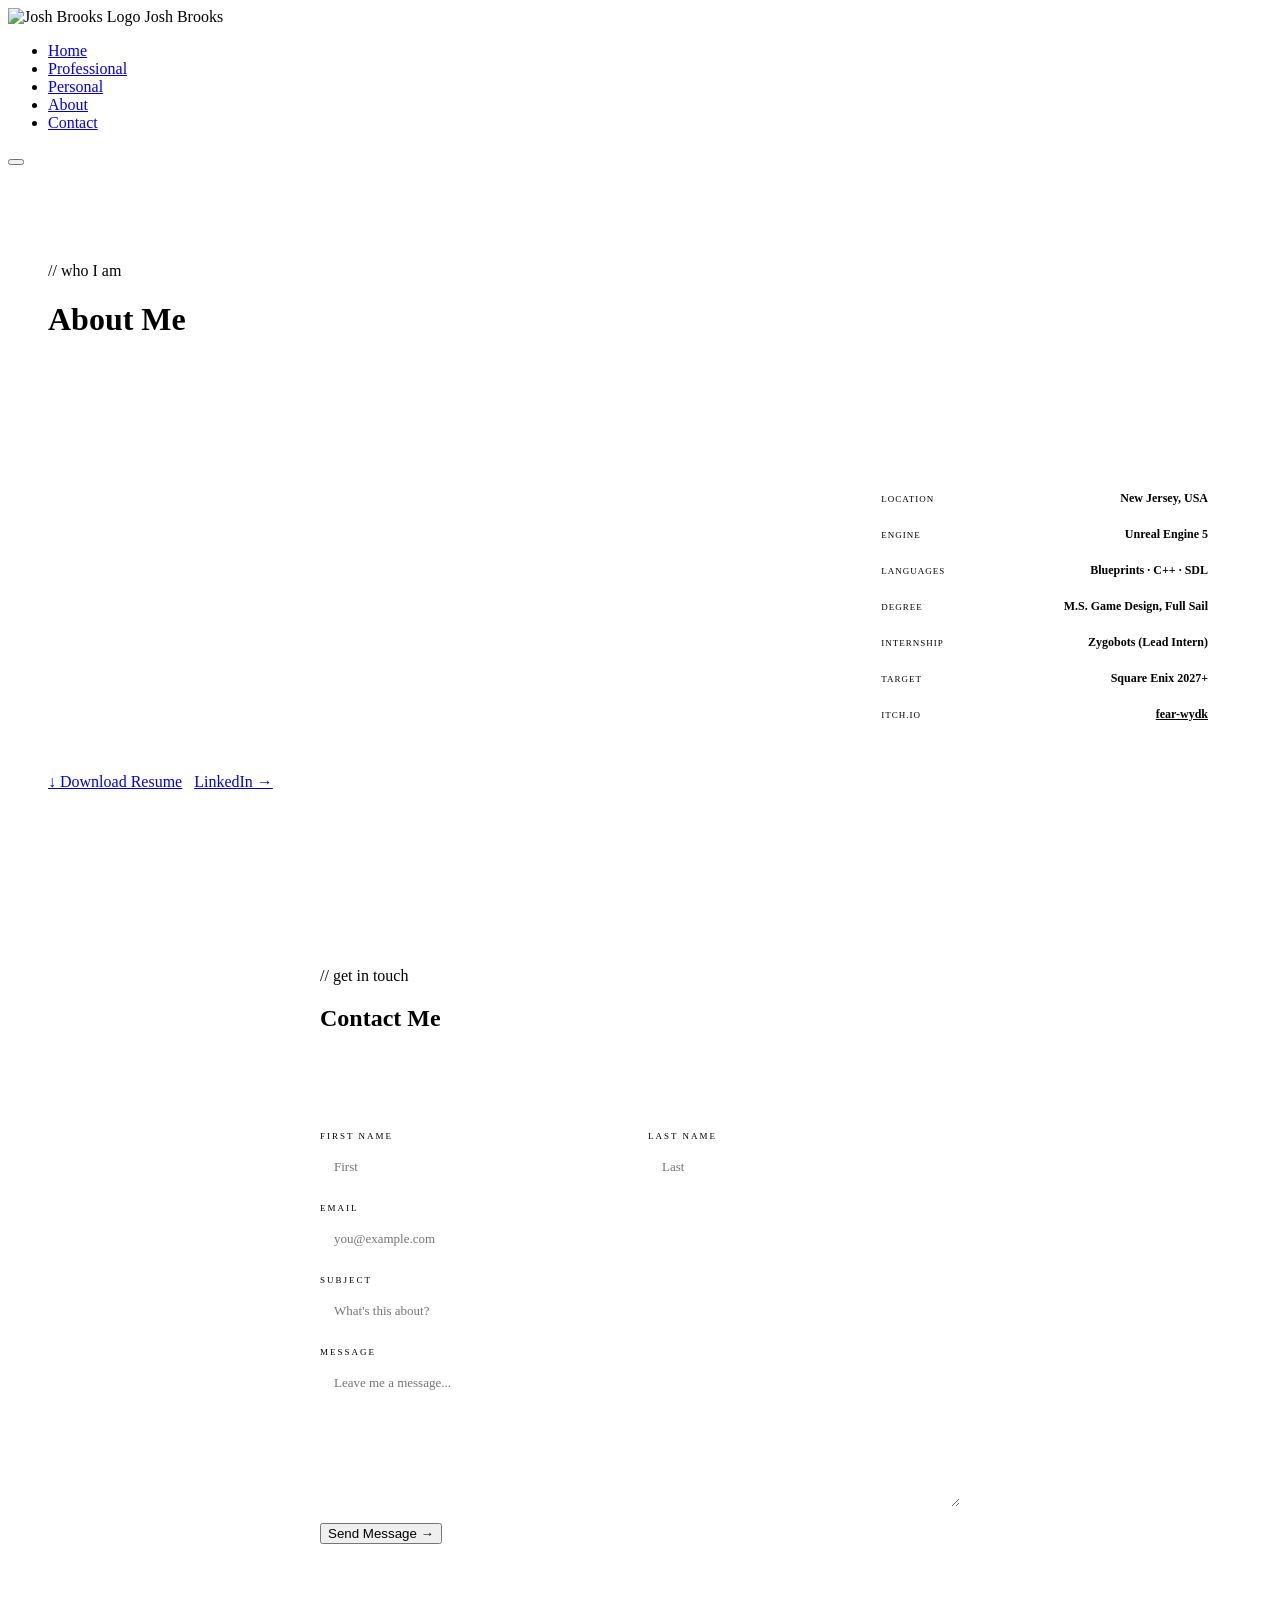
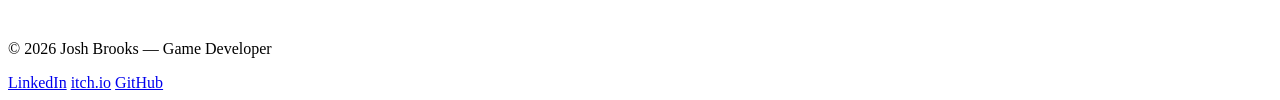
==== about.html @ 255cf156 "Add The Resonance and GASOline plugin case studies Adds two new project case studies to Personal Pro" ====
<!DOCTYPE html>
<html lang="en">
<head>
<meta charset="UTF-8"/>
<meta name="viewport" content="width=device-width, initial-scale=1.0"/>
<title>About — Josh Brooks</title>
<link rel="stylesheet" href="style.css"/>
<style>
  .about-hero {
    padding: 80px 40px 40px;
    max-width: 1200px;
    margin: 0 auto;
  }
  .about-body {
    max-width: 1200px;
    margin: 0 auto;
    padding: 0 40px 80px;
    display: grid;
    grid-template-columns: 2fr 1fr;
    gap: 60px;
    align-items: start;
  }
  .about-body p {
    font-size: 14px;
    font-weight: 300;
    color: rgba(255,255,255,0.65);
    line-height: 1.8;
    margin-bottom: 18px;
  }
  .about-body p:last-child { margin-bottom: 0; }

  .sidebar-card {
    background: var(--surface);
    border: 1px solid var(--border);
    border-radius: var(--radius);
    padding: 24px;
    position: sticky;
    top: 80px;
  }
  .sidebar-heading {
    font-family: var(--font-mono);
    font-size: 9px;
    letter-spacing: 3px;
    text-transform: uppercase;
    color: var(--cyan);
    opacity: 0.7;
    margin-bottom: 16px;
  }
  .sidebar-item {
    display: flex;
    justify-content: space-between;
    align-items: baseline;
    padding: 10px 0;
    border-bottom: 1px solid rgba(255,255,255,0.06);
    font-size: 12px;
  }
  .sidebar-item:last-child { border-bottom: none; }
  .sidebar-key {
    font-family: var(--font-mono);
    font-size: 9px;
    letter-spacing: 1px;
    text-transform: uppercase;
    color: var(--muted);
  }
  .sidebar-val {
    font-weight: 600;
    font-size: 12px;
    color: var(--white);
    text-align: right;
    max-width: 60%;
  }

  /* CONTACT */
  .contact-section {
    background: var(--bg-dark);
    padding: 80px 40px;
  }
  .contact-inner {
    max-width: 640px;
    margin: 0 auto;
  }
  .contact-form {
    display: flex;
    flex-direction: column;
    gap: 16px;
    margin-top: 32px;
  }
  .form-row {
    display: grid;
    grid-template-columns: 1fr 1fr;
    gap: 16px;
  }
  .form-field {
    display: flex;
    flex-direction: column;
    gap: 6px;
  }
  .form-field label {
    font-family: var(--font-mono);
    font-size: 9px;
    letter-spacing: 2px;
    text-transform: uppercase;
    color: var(--muted);
  }
  .form-field input,
  .form-field textarea {
    background: var(--surface2);
    border: 1px solid var(--border);
    border-radius: var(--radius-sm);
    padding: 12px 14px;
    color: var(--white);
    font-family: var(--font-body);
    font-size: 13px;
    font-weight: 300;
    outline: none;
    transition: border-color 0.2s, box-shadow 0.2s;
    resize: vertical;
  }
  .form-field input:focus,
  .form-field textarea:focus {
    border-color: rgba(34,211,238,0.5);
    box-shadow: 0 0 0 3px rgba(34,211,238,0.08);
  }
  .form-field textarea { min-height: 120px; }

  @media (max-width: 768px) {
    .about-body { grid-template-columns: 1fr; padding: 0 20px 60px; }
    .about-hero  { padding: 60px 20px 30px; }
    .form-row    { grid-template-columns: 1fr; }
    .contact-section { padding: 60px 20px; }
    .sidebar-card { position: static; }
  }
</style>
</head>
<body>

<nav class="site-nav">
  <div class="nav-logo">
    <img src="https://wixmp-fe53c9ff592a4da924211f23.wixmp.com/users/c1eed976-c0aa-4ad0-b243-b94461a41cc9/design-previews/214d02a4-6cc4-48d9-95d4-596dc8450f7b/1761703744191-transparentThumbnail.png" alt="Josh Brooks Logo"/>
    <span class="nav-logo-text">Josh Brooks</span>
  </div>
  <ul class="nav-links" id="navLinks">
    <li><a href="index.html">Home</a></li>
    <li><a href="professional.html">Professional</a></li>
    <li><a href="personal.html">Personal</a></li>
    <li><a href="about.html" class="active">About</a></li>
    <li><a href="about.html#contact">Contact</a></li>
  </ul>
  <button class="nav-hamburger" id="hamburger" aria-label="Menu">
    <span></span><span></span><span></span>
  </button>
</nav>

<!-- ABOUT HEADER -->
<div class="about-hero">
  <p class="section-label">// who I am</p>
  <h1 class="section-title">About Me</h1>
  <div class="section-rule"></div>
</div>

<!-- ABOUT BODY -->
<div class="about-body">
  <div>
    <p>Hey! I'm Josh, a Game Programmer and Designer from New Jersey, USA. I've been playing games for as long as I can remember, always curious about how they worked behind the scenes. That curiosity led me to earn a Conservatory Certificate in Fine Arts, a Bachelor's in Digital Cinematography, and later a Master's in Game Design from Full Sail University.</p>
    <p>During my studies, I interned at Zygobots, where I not only shipped my first game but also served as Lead Intern, managing schedules and coordinating with other team members. Since then, I've focused on building immersive gameplay systems, experimenting with mechanics, and refining modular design approaches.</p>
    <p>I primarily work in Unreal Engine 5, but I've also created projects in pure C++ using SDL. What excites me most is figuring out how gameplay systems tick — and then finding ways to make them more efficient, polished, and fun. I'm always eager to learn, take on new challenges, and push myself creatively and technically.</p>
    <p>Outside of game dev I maintain a calisthenics practice rooted in Yoruba warrior philosophy, train with weighted gear, and close sessions with breathwork meditation. I'm also learning Japanese and streaming on Twitch — the same games that inspire my work.</p>
    <div style="margin-top:28px; display:flex; gap:12px; flex-wrap:wrap;">
      <a class="btn" href="https://2205a5c4-53d7-4538-85b3-964f6ede4443.filesusr.com/ugd/c1eed9_886ade4aed494b0692daa543a011683f.pdf" target="_blank" rel="noopener">↓ Download Resume</a>
      <a class="btn btn-solid" href="http://www.linkedin.com/in/veryambitious" target="_blank" rel="noopener">LinkedIn →</a>
    </div>
  </div>

  <div class="sidebar-card">
    <p class="sidebar-heading">Quick Facts</p>
    <div class="sidebar-item">
      <span class="sidebar-key">Location</span>
      <span class="sidebar-val">New Jersey, USA</span>
    </div>
    <div class="sidebar-item">
      <span class="sidebar-key">Engine</span>
      <span class="sidebar-val">Unreal Engine 5</span>
    </div>
    <div class="sidebar-item">
      <span class="sidebar-key">Languages</span>
      <span class="sidebar-val">Blueprints · C++ · SDL</span>
    </div>
    <div class="sidebar-item">
      <span class="sidebar-key">Degree</span>
      <span class="sidebar-val">M.S. Game Design, Full Sail</span>
    </div>
    <div class="sidebar-item">
      <span class="sidebar-key">Internship</span>
      <span class="sidebar-val">Zygobots (Lead Intern)</span>
    </div>
    <div class="sidebar-item">
      <span class="sidebar-key">Target</span>
      <span class="sidebar-val">Square Enix 2027+</span>
    </div>
    <div class="sidebar-item">
      <span class="sidebar-key">itch.io</span>
      <span class="sidebar-val"><a href="https://fear-wydk.itch.io" target="_blank" rel="noopener" style="color:var(--cyan);">fear-wydk</a></span>
    </div>
  </div>
</div>

<!-- CONTACT -->
<div class="contact-section" id="contact">
  <div class="contact-inner">
    <p class="section-label">// get in touch</p>
    <h2 class="section-title">Contact Me</h2>
    <div class="section-rule"></div>
    <p style="font-size:14px;font-weight:300;color:rgba(255,255,255,0.6);line-height:1.7;">
      If you're interested in working with me, please don't hesitate to reach out. I'm always looking for new opportunities to collaborate with other game developers and designers.
    </p>
    <!-- Formspree-ready form — replace YOUR_FORM_ID with your Formspree endpoint -->
    <form class="contact-form" action="https://formspree.io/f/YOUR_FORM_ID" method="POST">
      <div class="form-row">
        <div class="form-field">
          <label for="fname">First Name</label>
          <input type="text" id="fname" name="firstName" placeholder="First" required/>
        </div>
        <div class="form-field">
          <label for="lname">Last Name</label>
          <input type="text" id="lname" name="lastName" placeholder="Last"/>
        </div>
      </div>
      <div class="form-field">
        <label for="email">Email</label>
        <input type="email" id="email" name="email" placeholder="you@example.com" required/>
      </div>
      <div class="form-field">
        <label for="subject">Subject</label>
        <input type="text" id="subject" name="subject" placeholder="What's this about?"/>
      </div>
      <div class="form-field">
        <label for="message">Message</label>
        <textarea id="message" name="message" placeholder="Leave me a message..." required></textarea>
      </div>
      <button type="submit" class="btn btn-solid" style="align-self:flex-start;">Send Message →</button>
    </form>
  </div>
</div>

<footer class="site-footer">
  <p class="footer-copy">© 2026 Josh Brooks — Game Developer</p>
  <div class="footer-links">
    <a href="http://www.linkedin.com/in/veryambitious" target="_blank" rel="noopener">LinkedIn</a>
    <a href="https://fear-wydk.itch.io" target="_blank" rel="noopener">itch.io</a>
    <a href="https://github.com/FearWydk" target="_blank" rel="noopener">GitHub</a>
  </div>
</footer>

<script>
  document.getElementById('hamburger').addEventListener('click', () => {
    document.getElementById('navLinks').classList.toggle('open');
  });
</script>
</body>
</html>
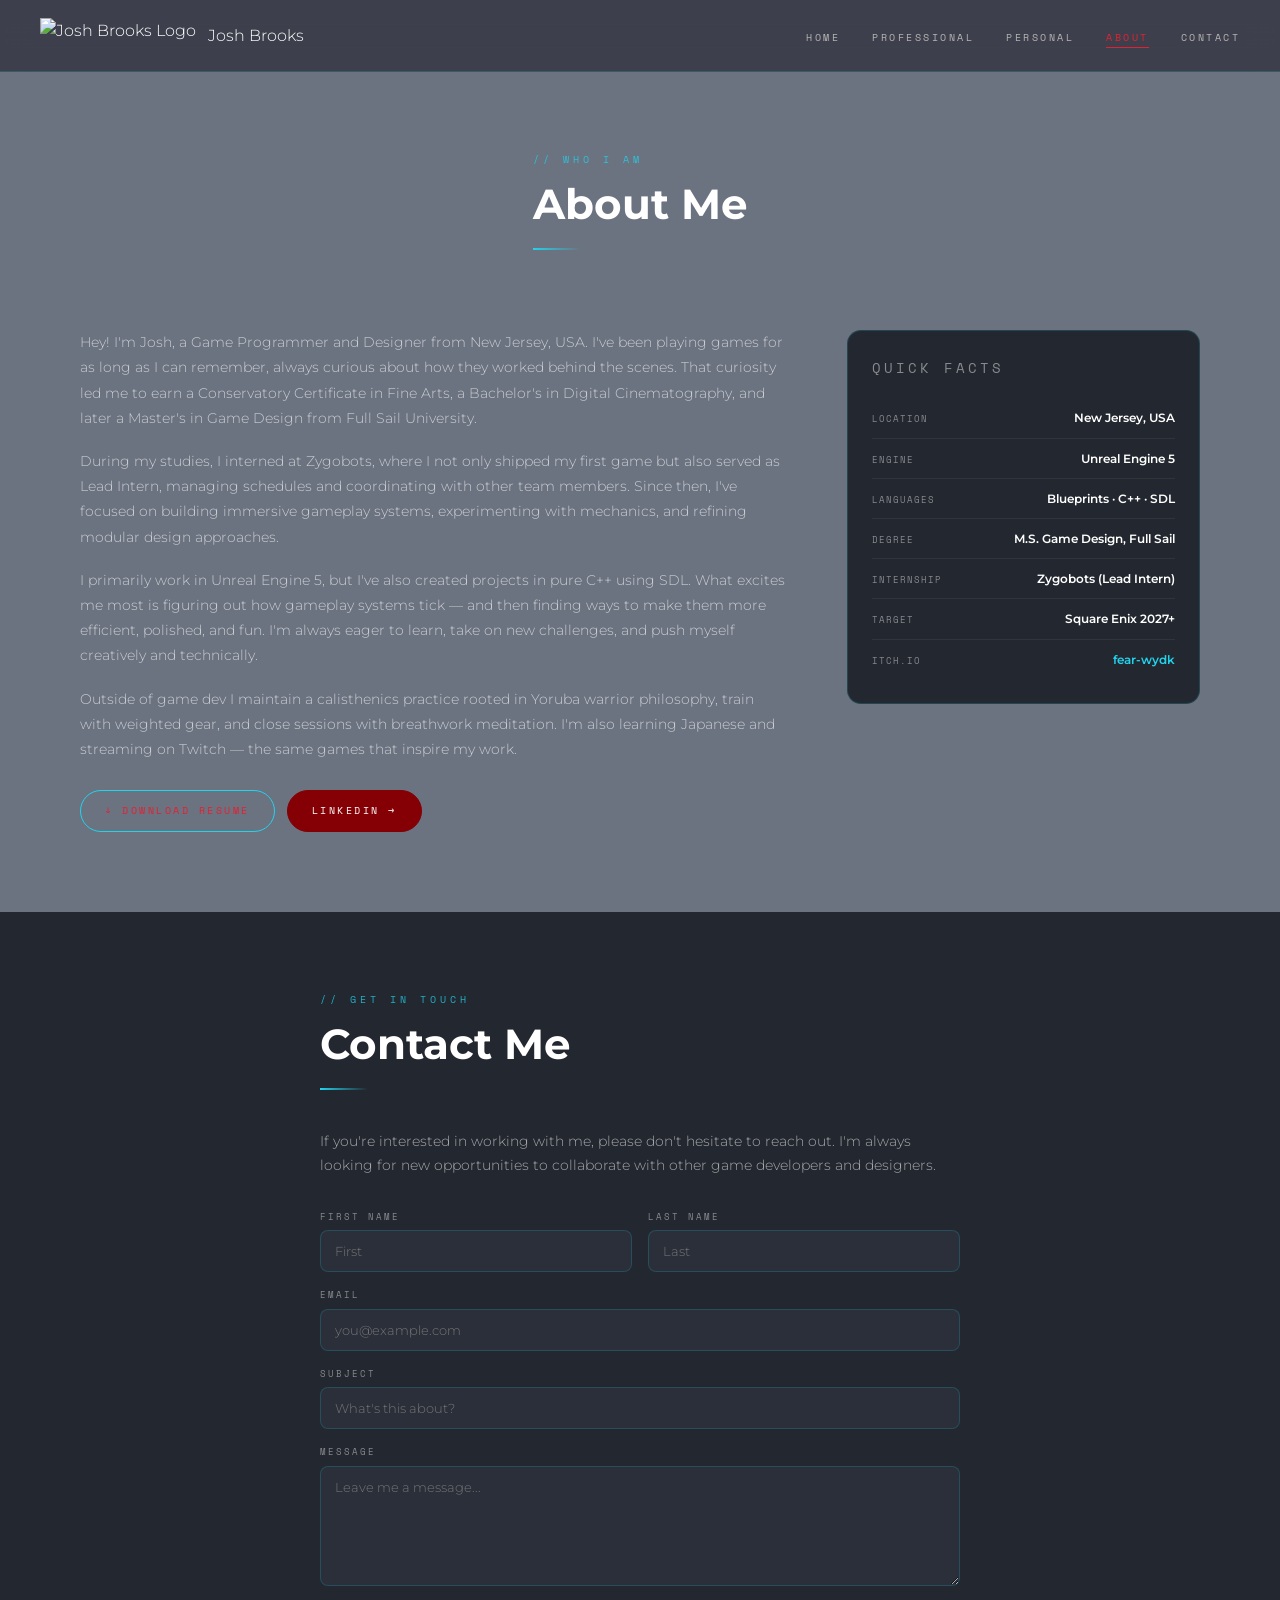
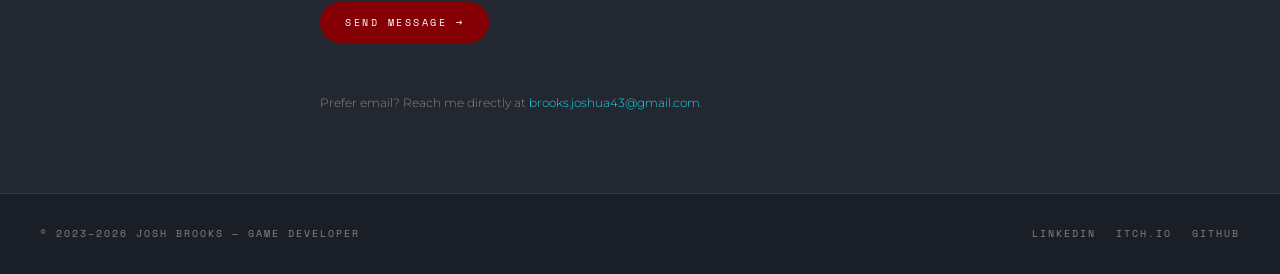
==== commit 011492e1: "Add files via upload" ====
--- a/about.html
+++ b/about.html
@@ -213,8 +213,27 @@
     <p style="font-size:14px;font-weight:300;color:rgba(255,255,255,0.6);line-height:1.7;">
       If you're interested in working with me, please don't hesitate to reach out. I'm always looking for new opportunities to collaborate with other game developers and designers.
     </p>
-    <!-- Formspree-ready form — replace YOUR_FORM_ID with your Formspree endpoint -->
-    <form class="contact-form" action="https://formspree.io/f/YOUR_FORM_ID" method="POST">
+    <!--
+      FORM BACKEND: Web3Forms (api.web3forms.com), access key below is tied to
+      brooks.joshua43@gmail.com. Submissions are sent via JS (see script at the
+      bottom of this page) so the page never navigates away.
+        - The "email" field is auto-used by Web3Forms as the reply-to address.
+        - The hidden "subject" field fixes every notification email's subject to
+          "Portfolio Contact — New Message" so the same Gmail filter (Settings →
+          Filters → Create filter → Subject contains "Portfolio Contact" → Apply
+          label "Portfolio Contact" [+ Skip Inbox]) still works to route these out
+          of the main inbox.
+        - The visitor-facing "Subject" field below is named "topic" (not
+          "subject") specifically so it doesn't collide with Web3Forms' reserved
+          subject field — its value shows up in the email body instead.
+        - "botcheck" is Web3Forms' honeypot spam field; leave it hidden as-is.
+    -->
+    <form class="contact-form" id="contactForm" action="https://api.web3forms.com/submit" method="POST">
+      <input type="hidden" name="access_key" value="1d9090a7-0bab-4972-aba6-c23ac8fc1cbf"/>
+      <input type="hidden" name="subject" value="Portfolio Contact — New Message"/>
+      <input type="hidden" name="from_name" value="Portfolio Contact Form"/>
+      <input type="hidden" name="redirect" value="https://fearwydk.github.io/gamedevportfolio/about.html#contact"/>
+      <input type="checkbox" name="botcheck" class="hidden" style="display:none;" tabindex="-1" autocomplete="off"/>
       <div class="form-row">
         <div class="form-field">
           <label for="fname">First Name</label>
@@ -230,20 +249,24 @@
         <input type="email" id="email" name="email" placeholder="you@example.com" required/>
       </div>
       <div class="form-field">
-        <label for="subject">Subject</label>
-        <input type="text" id="subject" name="subject" placeholder="What's this about?"/>
+        <label for="topic">Subject</label>
+        <input type="text" id="topic" name="topic" placeholder="What's this about?"/>
       </div>
       <div class="form-field">
         <label for="message">Message</label>
         <textarea id="message" name="message" placeholder="Leave me a message..." required></textarea>
       </div>
       <button type="submit" class="btn btn-solid" style="align-self:flex-start;">Send Message →</button>
+      <p id="formStatus" style="font-size:12px;font-weight:300;min-height:1.4em;margin-top:4px;"></p>
     </form>
+    <p style="font-size:12px;font-weight:300;color:rgba(255,255,255,0.45);margin-top:14px;">
+      Prefer email? Reach me directly at <a href="mailto:brooks.joshua43@gmail.com?subject=Portfolio%20Contact" style="color:var(--cyan);">brooks.joshua43@gmail.com</a>.
+    </p>
   </div>
 </div>
 
 <footer class="site-footer">
-  <p class="footer-copy">© 2026 Josh Brooks — Game Developer</p>
+  <p class="footer-copy">© 2023–2026 Josh Brooks — Game Developer</p>
   <div class="footer-links">
     <a href="http://www.linkedin.com/in/veryambitious" target="_blank" rel="noopener">LinkedIn</a>
     <a href="https://fear-wydk.itch.io" target="_blank" rel="noopener">itch.io</a>
@@ -255,6 +278,52 @@
   document.getElementById('hamburger').addEventListener('click', () => {
     document.getElementById('navLinks').classList.toggle('open');
   });
+
+  const contactForm = document.getElementById('contactForm');
+  if (contactForm) {
+    const submitBtn = contactForm.querySelector('button[type="submit"]');
+    const statusEl = document.getElementById('formStatus');
+
+    contactForm.addEventListener('submit', async (e) => {
+      e.preventDefault();
+
+      const formData = new FormData(contactForm);
+      const first = (formData.get('firstName') || '').toString().trim();
+      const last = (formData.get('lastName') || '').toString().trim();
+      if (first || last) {
+        formData.set('from_name', [first, last].filter(Boolean).join(' '));
+      }
+
+      const originalText = submitBtn.textContent;
+      submitBtn.textContent = 'Sending...';
+      submitBtn.disabled = true;
+      statusEl.textContent = '';
+
+      try {
+        const response = await fetch(contactForm.action, {
+          method: 'POST',
+          body: formData,
+          headers: { Accept: 'application/json' }
+        });
+        const data = await response.json();
+
+        if (response.ok && data.success) {
+          statusEl.textContent = "Thanks — your message is on its way. I'll get back to you soon.";
+          statusEl.style.color = 'var(--cyan)';
+          contactForm.reset();
+        } else {
+          statusEl.textContent = "Something went wrong sending that — please use the email link below instead.";
+          statusEl.style.color = '#E32132';
+        }
+      } catch (err) {
+        statusEl.textContent = "Something went wrong sending that — please use the email link below instead.";
+        statusEl.style.color = '#E32132';
+      } finally {
+        submitBtn.textContent = originalText;
+        submitBtn.disabled = false;
+      }
+    });
+  }
 </script>
 </body>
 </html>
--- a/style.css
+++ b/style.css
@@ -0,0 +1,485 @@
+/* ============================================================
+   JOSH BROOKS — GAME DEV PORTFOLIO
+   Shared stylesheet — all pages import this
+   ============================================================ */
+
+/* ── FONTS ── */
+@import url('https://fonts.googleapis.com/css2?family=Montserrat:wght@300;400;600;700&family=Space+Mono:ital,wght@0,400;0,700;1,400&display=swap');
+
+/* ── RESET ── */
+*, *::before, *::after { box-sizing: border-box; margin: 0; padding: 0; }
+html { scroll-behavior: smooth; }
+
+/* ── TOKENS ── */
+:root {
+  --bg:           #6b7280;
+  --bg-dark:      #23272f;
+  --bg-darker:    #1a1e26;
+  --surface:      #23272f;
+  --surface2:     #2a2f3a;
+  --cyan:         #22d3ee;
+  --cyan-dim:     #0e7490;
+  --cyan-glow:    rgba(34,211,238,0.12);
+  --red:          #840005;
+  --red-bright:   #E32132;
+  --white:        #ffffff;
+  --offwhite:     #e8e6df;
+  --muted:        rgba(255,255,255,0.45);
+  --border:       rgba(34,211,238,0.18);
+  --radius:       14px;
+  --radius-sm:    8px;
+  --font-head:    'Montserrat', sans-serif;
+  --font-body:    'Montserrat', sans-serif;
+  --font-mono:    'Space Mono', monospace;
+}
+
+/* ── BASE ── */
+body {
+  background: var(--bg);
+  color: var(--white);
+  font-family: var(--font-body);
+  font-weight: 300;
+  line-height: 1.6;
+  min-height: 100vh;
+  display: flex;
+  flex-direction: column;
+}
+
+a { color: inherit; text-decoration: none; }
+img { display: block; max-width: 100%; }
+
+/* ── NAV ── */
+.site-nav {
+  position: sticky;
+  top: 0;
+  z-index: 100;
+  background: rgba(35,35,45,0.62);
+  backdrop-filter: blur(14px);
+  -webkit-backdrop-filter: blur(14px);
+  border-bottom: 1px solid var(--border);
+  padding: 0 40px;
+  display: flex;
+  align-items: center;
+  justify-content: space-between;
+  height: 72px;
+}
+
+.nav-logo {
+  display: flex;
+  align-items: center;
+  gap: 12px;
+}
+.nav-logo img {
+  height: 48px;
+  width: auto;
+  object-fit: contain;
+  padding: 6px 0;
+}
+}
+.nav-logo-text {
+  font-family: var(--font-mono);
+  font-size: 11px;
+  letter-spacing: 3px;
+  text-transform: uppercase;
+  color: var(--cyan);
+  opacity: 0.85;
+}
+
+.nav-links {
+  display: flex;
+  gap: 32px;
+  list-style: none;
+}
+.nav-links a {
+  font-family: var(--font-mono);
+  font-size: 10px;
+  letter-spacing: 2.5px;
+  text-transform: uppercase;
+  color: var(--offwhite);
+  opacity: 0.7;
+  transition: opacity 0.2s, color 0.2s;
+  padding-bottom: 2px;
+  border-bottom: 1px solid transparent;
+}
+.nav-links a:hover,
+.nav-links a.active {
+  opacity: 1;
+  color: var(--cyan);
+  border-bottom-color: var(--cyan);
+}
+
+.nav-hamburger {
+  display: none;
+  flex-direction: column;
+  gap: 5px;
+  cursor: pointer;
+  background: none;
+  border: none;
+  padding: 4px;
+}
+.nav-hamburger span {
+  display: block;
+  width: 22px;
+  height: 2px;
+  background: var(--offwhite);
+  border-radius: 2px;
+  transition: all 0.3s;
+}
+.nav-hamburger span { background: #E32132; }
+.nav-links a:hover, .nav-links a.active { color: #E32132; border-bottom-color: #E32132; }
+
+/* ── MOBILE NAV ── */
+@media (max-width: 768px) {
+  .site-nav { padding: 0 20px; }
+  .nav-hamburger { display: flex; }
+  .nav-links {
+    display: none;
+    position: absolute;
+    top: 62px; left: 0; right: 0;
+    flex-direction: column;
+    gap: 0;
+    background: var(--bg-dark);
+    border-bottom: 1px solid var(--border);
+    padding: 12px 0;
+  }
+  .nav-links.open { display: flex; }
+  .nav-links li a {
+    display: block;
+    padding: 12px 24px;
+    font-size: 11px;
+  }
+}
+
+/* ── FOOTER ── */
+.site-footer {
+  margin-top: auto;
+  background: var(--bg-darker);
+  border-top: 1px solid var(--border);
+  padding: 32px 40px;
+  display: flex;
+  justify-content: space-between;
+  align-items: center;
+  flex-wrap: wrap;
+  gap: 16px;
+}
+.footer-copy {
+  font-family: var(--font-mono);
+  font-size: 10px;
+  letter-spacing: 2px;
+  color: var(--muted);
+  text-transform: uppercase;
+}
+.footer-links {
+  display: flex;
+  gap: 20px;
+  align-items: center;
+}
+.footer-links a {
+  font-family: var(--font-mono);
+  font-size: 10px;
+  letter-spacing: 2px;
+  text-transform: uppercase;
+  color: var(--muted);
+  transition: color 0.2s;
+}
+.footer-links a:hover { color: var(--cyan); }
+
+/* ── SECTION WRAPPER ── */
+.section {
+  padding: 80px 40px;
+  max-width: 1200px;
+  margin: 0 auto;
+  width: 100%;
+}
+.section-label {
+  font-family: var(--font-mono);
+  font-size: 10px;
+  letter-spacing: 4px;
+  text-transform: uppercase;
+  color: var(--cyan);
+  opacity: 0.8;
+  margin-bottom: 12px;
+}
+.section-title {
+  font-family: var(--font-head);
+  font-weight: 700;
+  font-size: clamp(26px, 4vw, 42px);
+  color: var(--white);
+  line-height: 1.15;
+  margin-bottom: 20px;
+}
+.section-rule {
+  width: 48px;
+  height: 2px;
+  background: linear-gradient(90deg, var(--cyan), transparent);
+  margin-bottom: 40px;
+}
+
+/* ── BUTTONS ── */
+.btn {
+  display: inline-flex;
+  align-items: center;
+  gap: 8px;
+  font-family: var(--font-mono);
+  font-size: 10px;
+  letter-spacing: 2.5px;
+  text-transform: uppercase;
+  padding: 12px 24px;
+  border-radius: 40px;
+  border: 1.5px solid var(--cyan);
+  color: var(--red-bright);
+  background: transparent;
+  cursor: pointer;
+  text-decoration: none;
+  transition: background 0.25s, color 0.25s, box-shadow 0.25s;
+}
+.btn:hover {
+  background: rgba(34,211,238,0.1);
+  color: var(--cyan);
+  box-shadow: 0 0 20px rgba(34,211,238,0.2);
+}
+.btn-solid {
+  background: var(--red);
+  border-color: var(--red);
+  color: var(--white);
+}
+.btn-solid:hover {
+  background: var(--red-bright);
+  border-color: var(--red-bright);
+  color: var(--white);
+  box-shadow: 0 0 20px rgba(227,33,50,0.3);
+}
+
+/* ── SCROLLER (shared across pro + personal pages) ── */
+.scroller-section {
+  padding: 60px 0;
+  background: var(--bg);
+  position: relative;
+}
+.scroller-section .section-label,
+.scroller-section .section-title,
+.scroller-section .section-rule {
+  padding: 0 40px;
+}
+
+:root {
+  --card-w:   300px;
+  --card-h:   460px;
+  --media-h:  185px;
+  --gap:      20px;
+  --fade-w:   60px;
+}
+
+.scroller-wrap { position: relative; width: 100%; }
+.scroller-wrap::before,
+.scroller-wrap::after {
+  content: '';
+  position: absolute; top:0; bottom:0;
+  width: var(--fade-w);
+  z-index: 10; pointer-events: none;
+  transition: width 0.2s ease;
+}
+.scroller-wrap::before { left:0;  background: linear-gradient(to right, var(--bg), transparent); }
+.scroller-wrap::after  { right:0; background: linear-gradient(to left,  var(--bg), transparent); }
+
+.track {
+  display: flex;
+  gap: var(--gap);
+  overflow-x: auto; overflow-y: visible;
+  scroll-snap-type: x mandatory;
+  -webkit-overflow-scrolling: touch;
+  padding: 28px var(--fade-w) 32px;
+  scrollbar-width: none; cursor: grab; user-select: none;
+}
+.track:active { cursor: grabbing; }
+.track::-webkit-scrollbar { display: none; }
+
+.card-scene {
+  flex: 0 0 var(--card-w);
+  height: var(--card-h);
+  perspective: 900px;
+  scroll-snap-align: start;
+  flex-shrink: 0;
+}
+
+.card {
+  width: 100%; height: 100%;
+  background: var(--surface);
+  border: 1px solid var(--border);
+  border-radius: var(--radius);
+  position: relative; overflow: hidden;
+  display: flex; flex-direction: column;
+  transition: transform 0.6s cubic-bezier(0.22,1,0.36,1), box-shadow 0.6s ease, border-color 0.4s ease;
+  transform-style: preserve-3d;
+  will-change: transform;
+}
+.card.tilting {
+  transition: transform 0.08s linear, box-shadow 0.08s linear, border-color 0.4s ease;
+}
+.card:hover { border-color: rgba(34,211,238,0.6); }
+.card::before {
+  content: '';
+  position: absolute; top:0; right:0; width:40px; height:40px;
+  background: linear-gradient(225deg, var(--cyan-dim), transparent 60%);
+  opacity: 0.5; z-index: 2; pointer-events: none;
+  border-radius: 0 var(--radius) 0 0;
+  transition: opacity 0.3s;
+}
+.card:hover::before { opacity: 1; }
+
+.holo {
+  position: absolute; inset: 0;
+  border-radius: var(--radius);
+  z-index: 20; pointer-events: none;
+  opacity: 0; transition: opacity 0.35s ease;
+  mix-blend-mode: screen;
+}
+.holo::after {
+  content: ''; position: absolute; inset: 0;
+  border-radius: var(--radius);
+  background: radial-gradient(ellipse 55% 40% at var(--gx,50%) var(--gy,40%), rgba(255,255,255,0.16) 0%, rgba(255,255,255,0.05) 40%, transparent 70%);
+}
+.card:hover .holo { opacity: 1; }
+
+.card-media {
+  position: relative; width: 100%; height: var(--media-h);
+  overflow: hidden; flex-shrink: 0;
+  background: var(--surface2);
+  display: flex; align-items: center; justify-content: center;
+  border-radius: var(--radius) var(--radius) 0 0;
+}
+.card-media img {
+  width:100%; height:100%; object-fit:cover;
+  filter: brightness(.85) saturate(.85);
+  transition: filter 0.4s ease;
+}
+.card:hover .card-media img { filter: brightness(1) saturate(1); }
+.card-media::after {
+  content:''; position:absolute; bottom:0; left:0; right:0;
+  height:55px;
+  background: linear-gradient(transparent, var(--surface));
+  pointer-events:none;
+}
+.card-media svg { width:100%; height:100%; }
+
+.badge {
+  position: absolute; top:10px; left:10px; z-index:3;
+  font-family: var(--font-mono); font-size:9px; letter-spacing:2px; text-transform:uppercase;
+  padding:3px 8px; border-radius:20px;
+  backdrop-filter: blur(8px);
+  background: rgba(28,31,38,0.85); border:1px solid var(--border); color:var(--cyan);
+}
+.badge.personal { color:var(--cyan);      border-color:rgba(34,211,238,.4); }
+.badge.concept  { color:#a78bfa;           border-color:rgba(167,139,250,.3); }
+.badge.tutorial { color:var(--red-bright); border-color:rgba(227,33,50,.3); }
+.badge.pro      { color:var(--white);      border-color:rgba(255,255,255,.2); }
+
+.card-body { flex:1; display:flex; flex-direction:column; padding:13px 15px 15px; gap:7px; }
+
+.tags { display:flex; flex-wrap:wrap; gap:5px; }
+.tag {
+  font-family: var(--font-mono); font-size:9px; letter-spacing:1.5px; text-transform:uppercase;
+  padding:3px 8px; border-radius:20px;
+  border:1px solid var(--border); color:var(--cyan); background:rgba(34,211,238,.06);
+  text-decoration:none; display:inline-block;
+  transition:background .2s, border-color .2s;
+}
+.tag:hover { background:rgba(34,211,238,.16); border-color:rgba(34,211,238,.6); }
+.tag.r { color:var(--red-bright); border-color:rgba(227,33,50,.4); background:rgba(132,0,5,.15); }
+.tag.r:hover { background:rgba(132,0,5,.28); border-color:rgba(227,33,50,.7); }
+.tag.p { color:#a78bfa; border-color:rgba(167,139,250,.3); background:rgba(167,139,250,.08); }
+.tag.p:hover { background:rgba(167,139,250,.18); border-color:rgba(167,139,250,.6); }
+.tag.g { color:#4ade80; border-color:rgba(74,222,128,.3); background:rgba(74,222,128,.08); }
+.tag.g:hover { background:rgba(74,222,128,.18); }
+
+.card-title {
+  font-family: var(--font-head); font-weight:600; font-size:13px;
+  line-height:1.4; color:var(--white); letter-spacing:0.3px; margin-top:2px;
+}
+.card-desc {
+  font-family: var(--font-body); font-weight:300; font-size:11.5px;
+  color:rgba(255,255,255,.55); line-height:1.6; flex:1;
+}
+.card-footer {
+  display:flex; justify-content:space-between; align-items:center;
+  padding-top:10px; border-top:1px solid rgba(34,211,238,.12); margin-top:6px;
+}
+.card-year { font-family:var(--font-mono); font-size:9px; color:var(--muted); letter-spacing:2px; }
+.card-cta {
+  font-family:var(--font-head); font-weight:600; font-size:10px;
+  letter-spacing:2px; text-transform:uppercase;
+  color:var(--red-bright); text-decoration:none;
+  display:flex; align-items:center; gap:5px; opacity:.7;
+  transition:opacity .2s, gap .2s, color .2s;
+}
+.card-cta:hover { color:var(--cyan); opacity:1; gap:9px; }
+
+.scroller-nav {
+  display:flex; justify-content:center; align-items:center;
+  gap:14px; padding:4px 0 12px;
+}
+.s-btn {
+  width:38px; height:38px; border-radius:50%;
+  border:1px solid var(--border); background:var(--surface); color:var(--cyan);
+  font-size:15px; cursor:pointer;
+  display:flex; align-items:center; justify-content:center;
+  transition:background .2s, transform .15s, border-color .2s;
+}
+.s-btn:hover { background:rgba(34,211,238,.1); border-color:rgba(34,211,238,.5); transform:scale(1.08); }
+.s-btn:active { transform:scale(.94); }
+.s-dots { display:flex; gap:7px; align-items:center; }
+.s-dot {
+  width:5px; height:5px; border-radius:50%; background:var(--muted);
+  cursor:pointer; transition:background .3s, transform .3s; border:none; padding:0;
+}
+.s-dot.active { background:var(--cyan); transform:scale(1.5); }
+
+/* ── VIEW ALL TOGGLE + DENSE GRID ── */
+.view-all-wrap { display:flex; justify-content:center; padding:0 40px 8px; }
+.view-all-btn { position:relative; }
+.view-all-btn .vab-icon { display:inline-block; transition:transform 0.25s ease; }
+.view-all-btn.active .vab-icon { transform:rotate(180deg); }
+
+.grid-view {
+  max-width: 1200px;
+  margin: 0 auto;
+  padding: 0 40px;
+  max-height: 0;
+  opacity: 0;
+  overflow: hidden;
+  transition: max-height 0.5s cubic-bezier(0.22,1,0.36,1), opacity 0.4s ease, padding 0.4s ease;
+}
+.grid-view.open {
+  max-height: 6000px;
+  opacity: 1;
+  padding: 8px 40px 48px;
+}
+
+.card-grid {
+  display: grid;
+  grid-template-columns: repeat(auto-fill, minmax(260px, 1fr));
+  gap: 20px;
+}
+.card-grid .card-scene { height:auto; flex:none; width:auto; }
+.card-grid .card { height:auto; min-height:420px; }
+
+/* ── MOBILE SCROLLER ── */
+@media (pointer: coarse) and (max-width: 600px) {
+  :root { --card-w:calc(100vw - 32px); --card-h:auto; --media-h:200px; }
+  .scroller-wrap::before,.scroller-wrap::after { display:none; }
+  .track { flex-direction:column; overflow-x:visible; scroll-snap-type:none; padding:16px; cursor:default; }
+  .card-scene { flex:none; width:100%; height:auto; }
+  .card { height:auto; transform:none !important; }
+  .holo { display:none; }
+  .scroller-nav { display:none; }
+  /* the vertically-stacked scroller already shows every card on mobile */
+  .view-all-wrap { display:none; }
+}
+
+@media (max-width: 768px) {
+  .section { padding:60px 20px; }
+  .site-footer { padding:24px 20px; flex-direction:column; align-items:flex-start; }
+  .scroller-section .section-label,
+  .scroller-section .section-title,
+  .scroller-section .section-rule { padding:0 20px; }
+}
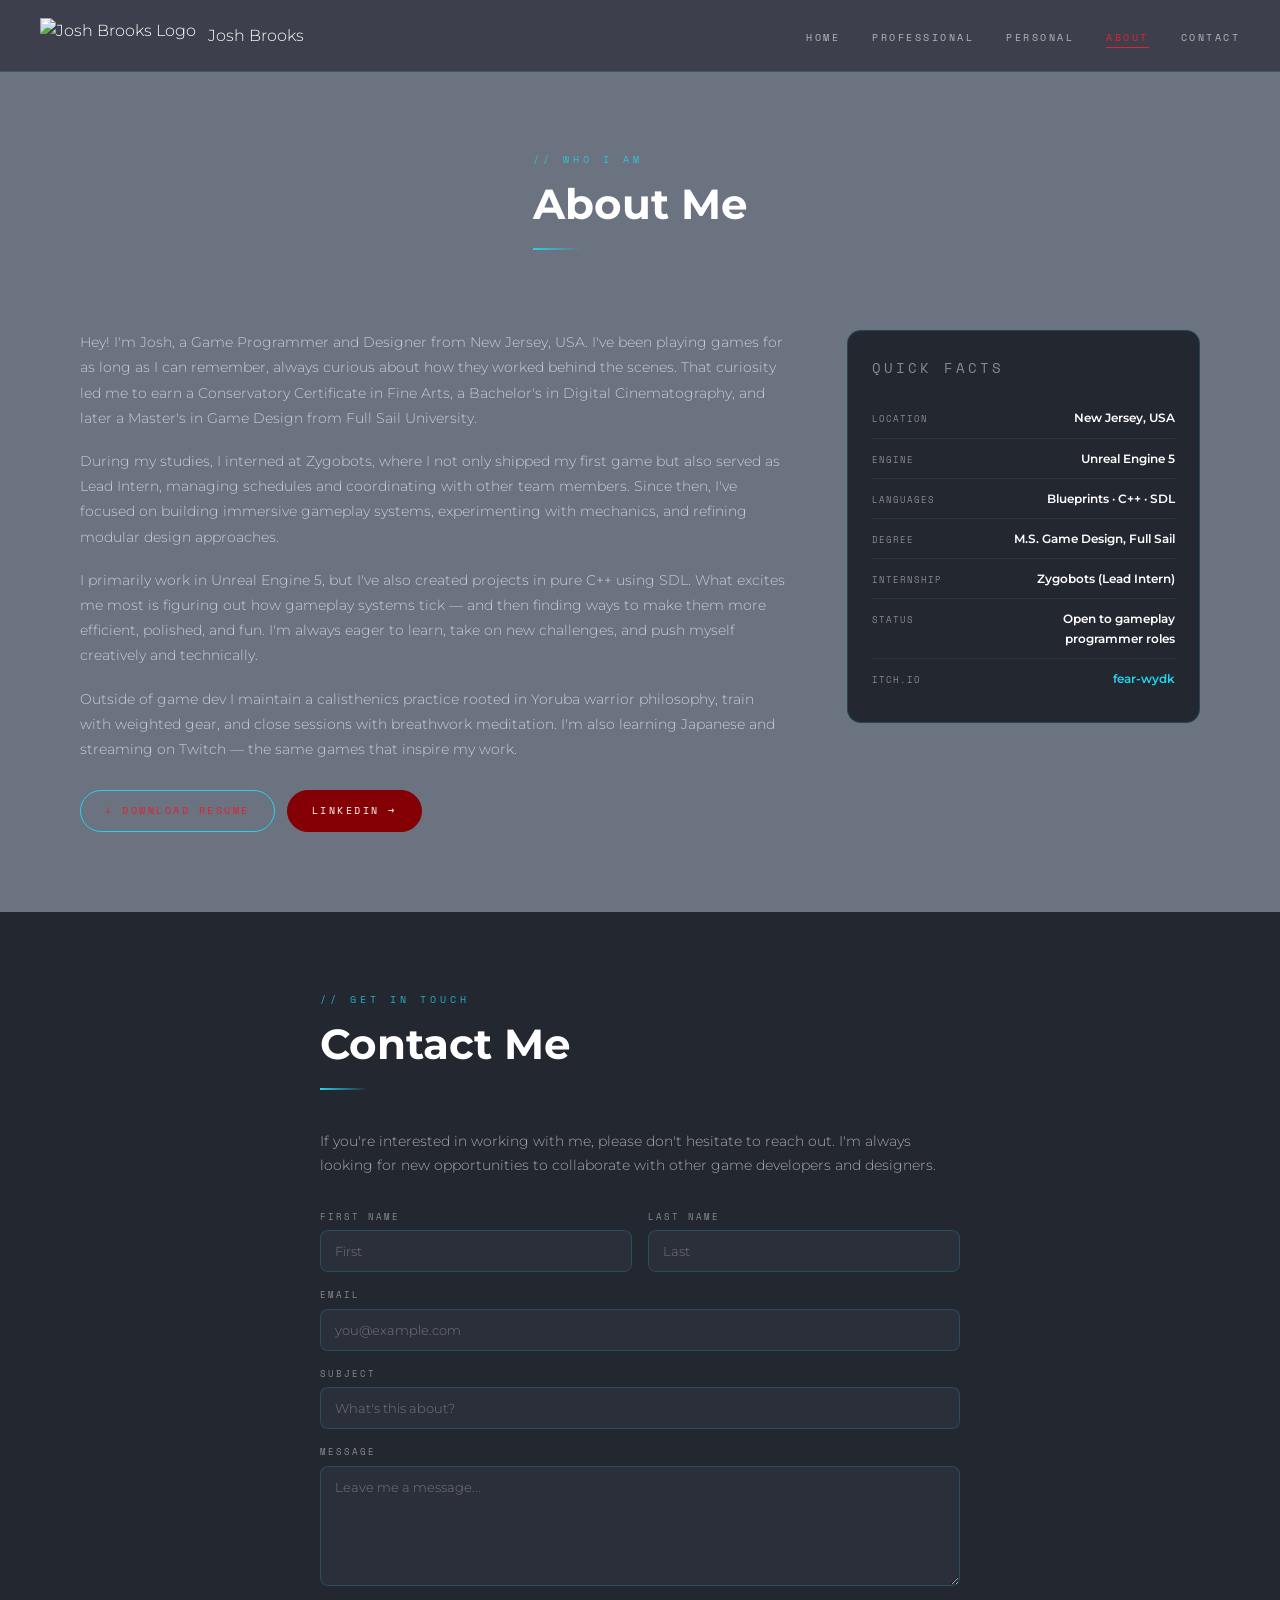
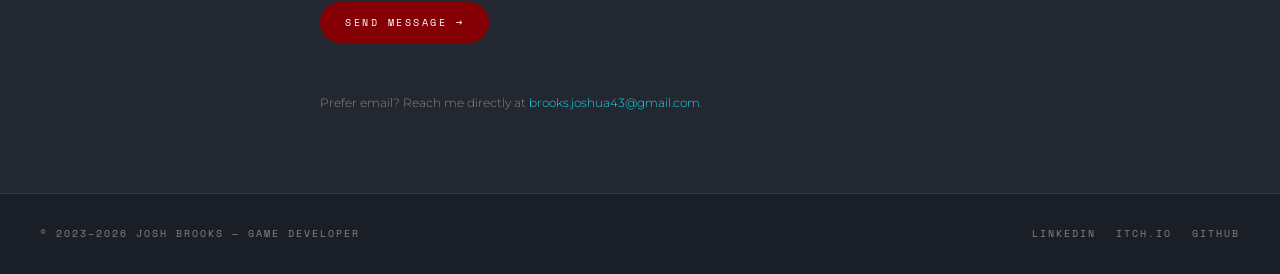
==== commit 670fcd63: "Add interactive media gallery and content to GASoline plugin case study Replaces previous media plac" ====
--- a/about.html
+++ b/about.html
@@ -166,7 +166,7 @@
     <p>I primarily work in Unreal Engine 5, but I've also created projects in pure C++ using SDL. What excites me most is figuring out how gameplay systems tick — and then finding ways to make them more efficient, polished, and fun. I'm always eager to learn, take on new challenges, and push myself creatively and technically.</p>
     <p>Outside of game dev I maintain a calisthenics practice rooted in Yoruba warrior philosophy, train with weighted gear, and close sessions with breathwork meditation. I'm also learning Japanese and streaming on Twitch — the same games that inspire my work.</p>
     <div style="margin-top:28px; display:flex; gap:12px; flex-wrap:wrap;">
-      <a class="btn" href="https://2205a5c4-53d7-4538-85b3-964f6ede4443.filesusr.com/ugd/c1eed9_886ade4aed494b0692daa543a011683f.pdf" target="_blank" rel="noopener">↓ Download Resume</a>
+      <a class="btn" href="media/resume/Josh_Brooks_Resume.pdf" target="_blank" rel="noopener">↓ Download Resume</a>
       <a class="btn btn-solid" href="http://www.linkedin.com/in/veryambitious" target="_blank" rel="noopener">LinkedIn →</a>
     </div>
   </div>
@@ -194,8 +194,8 @@
       <span class="sidebar-val">Zygobots (Lead Intern)</span>
     </div>
     <div class="sidebar-item">
-      <span class="sidebar-key">Target</span>
-      <span class="sidebar-val">Square Enix 2027+</span>
+      <span class="sidebar-key">Status</span>
+      <span class="sidebar-val">Open to gameplay programmer roles</span>
     </div>
     <div class="sidebar-item">
       <span class="sidebar-key">itch.io</span>
